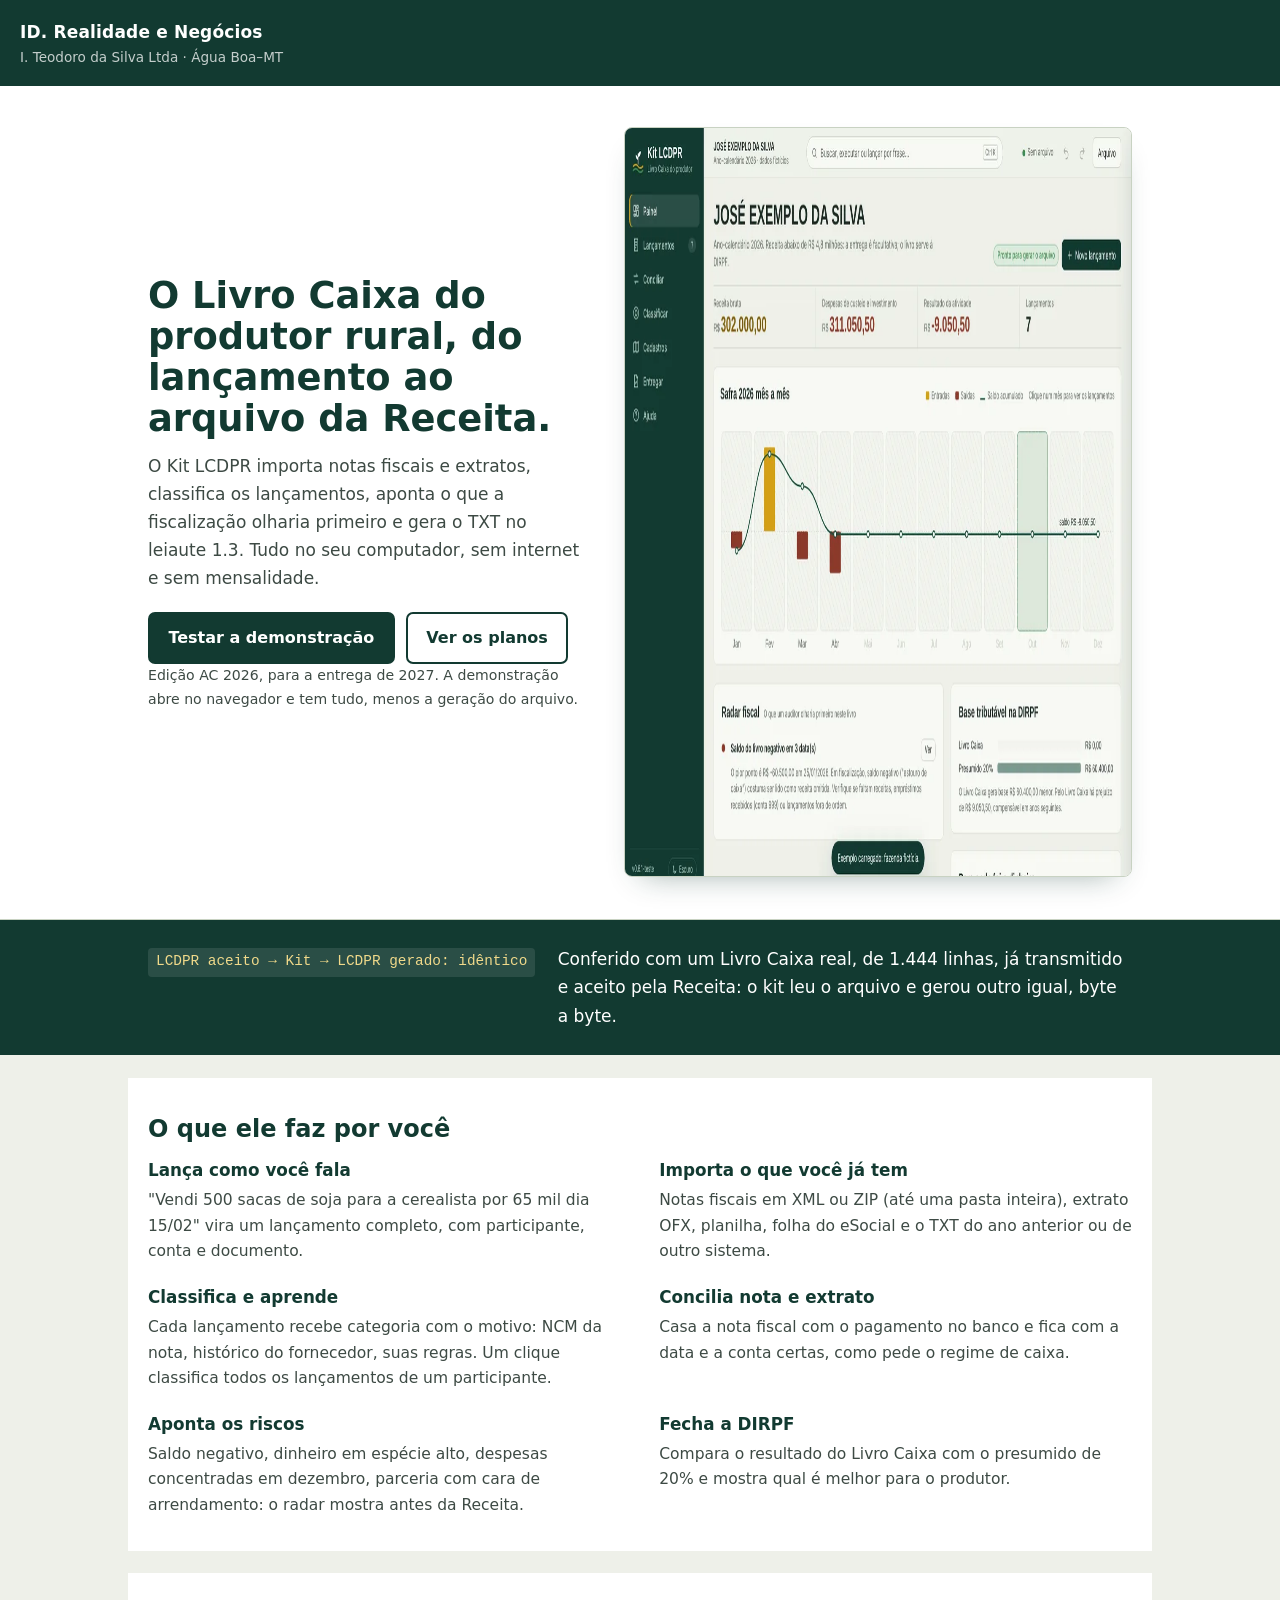
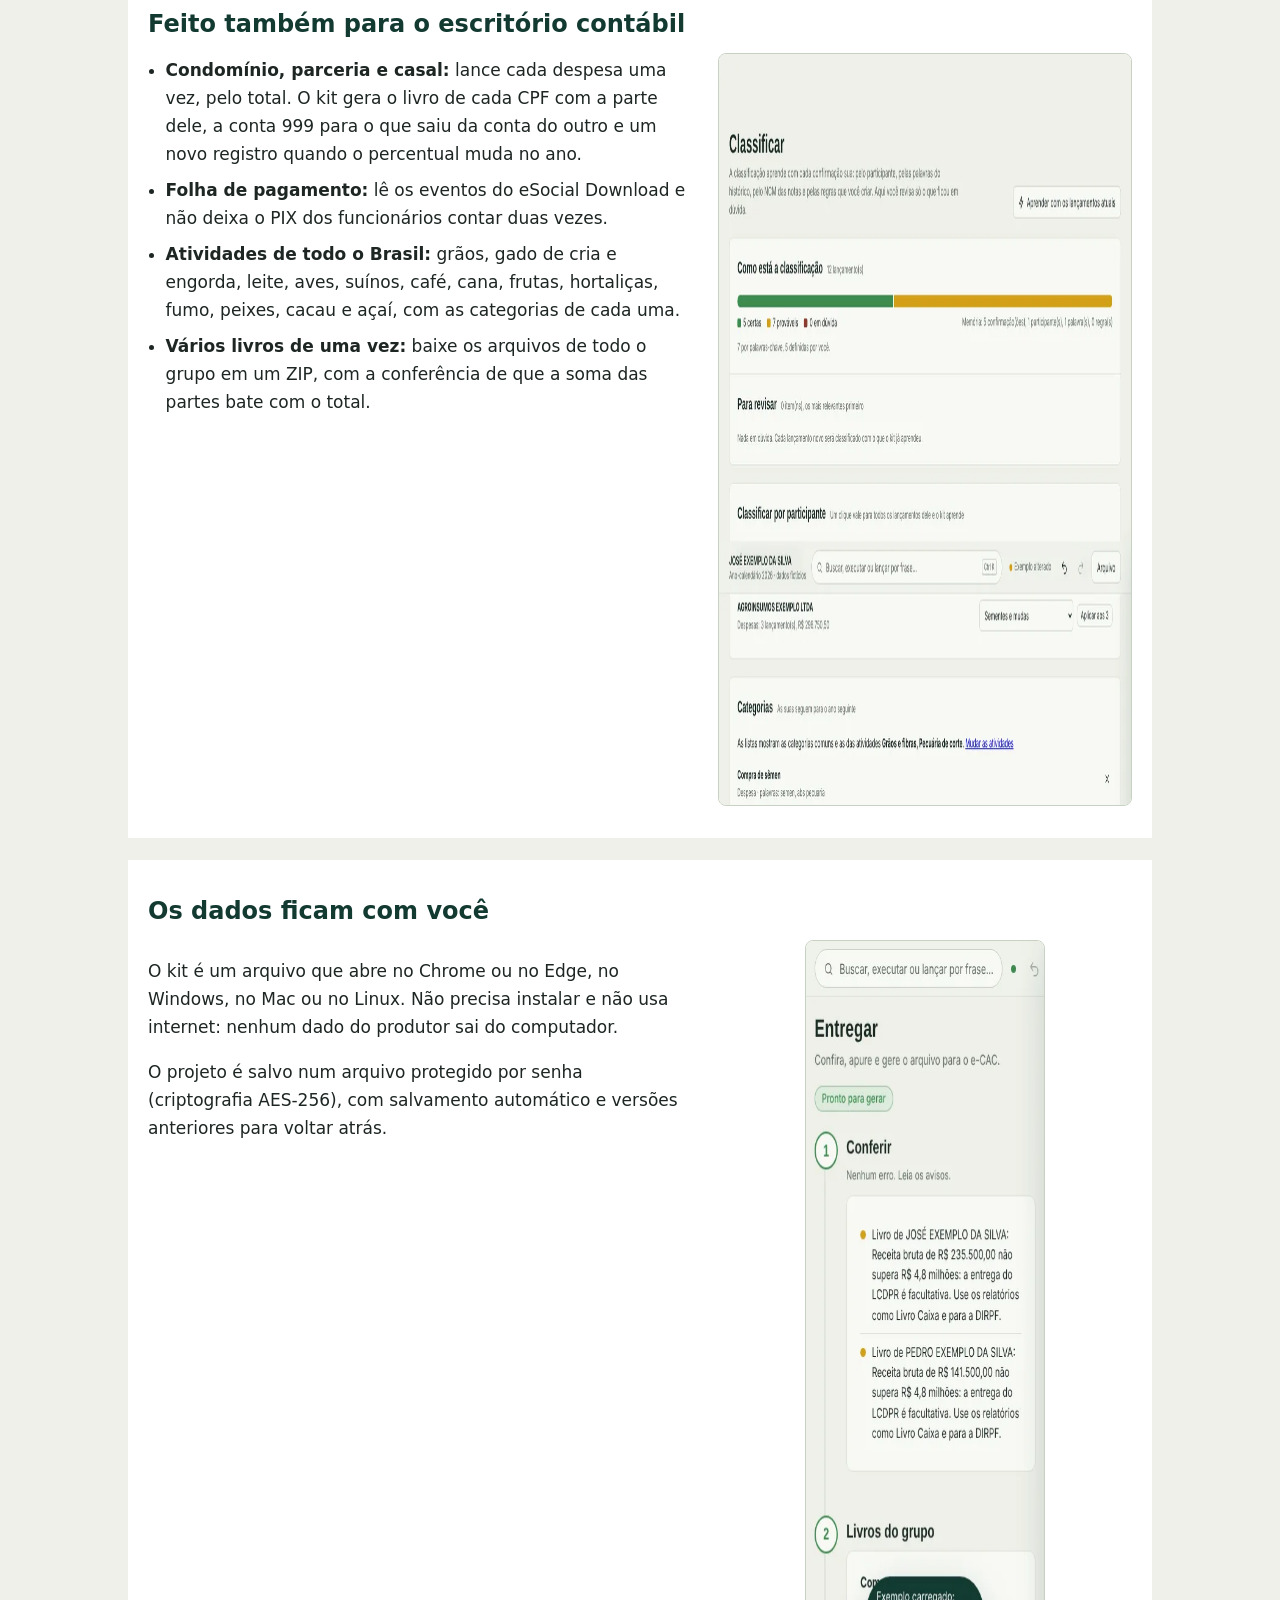
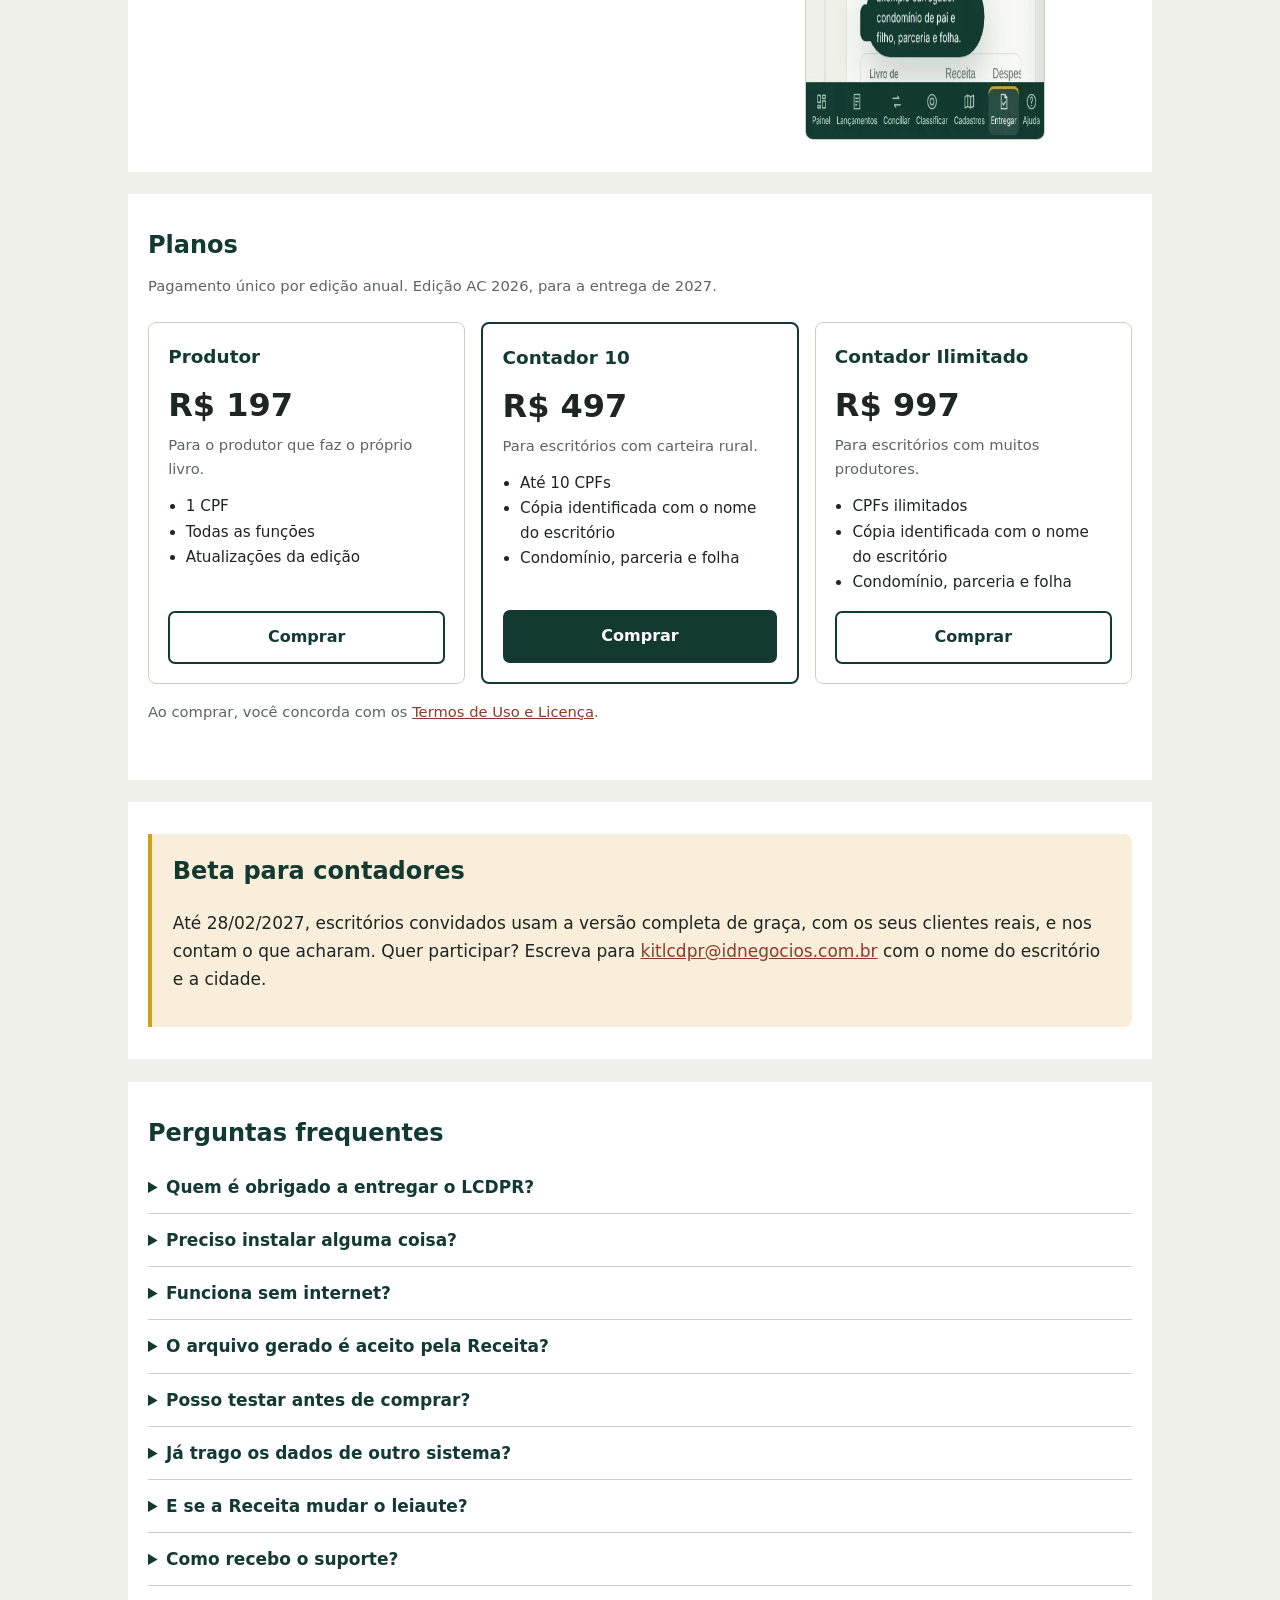
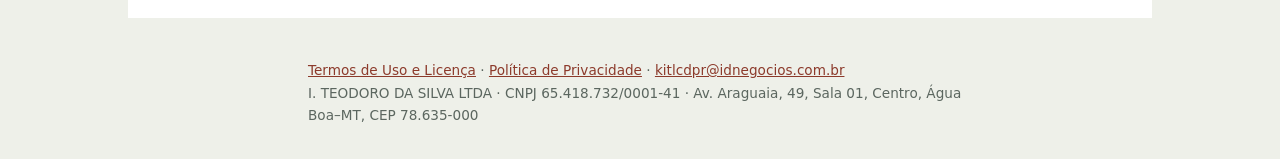
==== kitlcdpr/index.html @ 9c217c4f "Página do Kit LCDPR e demonstração." ====
<!DOCTYPE html>
<html lang="pt-BR">
<head>
<meta charset="utf-8">
<meta name="viewport" content="width=device-width,initial-scale=1">
<title>Kit LCDPR · Livro Caixa Digital do Produtor Rural</title>
<meta name="description" content="Monte o Livro Caixa Digital do Produtor Rural e gere o arquivo da Receita no seu computador, sem internet. Edição AC 2026, entrega em 2027.">
<link rel="stylesheet" href="../assets/estilo.css">
<style>
main.venda{max-width:none;padding:0;background:transparent}
.faixa{max-width:64rem;margin:0 auto;padding:0 1.25rem}
.hero{background:#fff;border-bottom:1px solid var(--curva)}
.hero .faixa{display:grid;grid-template-columns:minmax(0,1fr) minmax(0,1.15fr);gap:2.2rem;align-items:center;padding-top:2.6rem;padding-bottom:2.6rem}
.hero h1{font-size:2.3rem;line-height:1.12;margin:0 0 .8rem}
.hero p{margin:0 0 1.2rem;color:#3d4a44}
.hero img{width:100%;border-radius:8px;border:1px solid var(--curva);box-shadow:0 14px 30px -18px rgba(18,58,49,.45)}
.acoes{display:flex;flex-wrap:wrap;gap:.7rem;align-items:center}
.btn{display:inline-block;padding:.7rem 1.15rem;border-radius:7px;font-weight:600;text-decoration:none;font-size:1rem;border:2px solid var(--mata)}
.btn.p{background:var(--mata);color:#fff}
.btn.s{color:var(--mata);background:#fff}
.btn:focus-visible{outline:3px solid var(--soja);outline-offset:2px}
.edicao{font-size:.88rem;color:#5b665f;margin-top:.9rem}
.prova{background:var(--mata);color:#fff}
.prova .faixa{padding-top:1.6rem;padding-bottom:1.6rem;display:flex;gap:1.4rem;align-items:baseline;flex-wrap:wrap}
.prova code{font-family:Consolas,"Cascadia Mono",monospace;background:rgba(255,255,255,.1);padding:.15rem .5rem;border-radius:4px;color:#f0d98a;font-size:.9rem;white-space:nowrap}
.prova p{margin:0;flex:1;min-width:16rem}
section.bloco{background:#fff;margin:1.4rem auto;max-width:64rem;padding:2rem 1.25rem}
section.bloco h2{border-top:0;margin-top:0;padding-top:0;font-size:1.5rem}
.duas{display:grid;grid-template-columns:repeat(2,minmax(0,1fr));gap:1.2rem 2.4rem}
.duas h3{margin:0 0 .2rem;font-size:1.05rem;color:var(--mata)}
.duas p{margin:0;color:#3d4a44;font-size:.97rem}
.lado{display:grid;grid-template-columns:minmax(0,1.3fr) minmax(0,1fr);gap:2rem;align-items:start}
.lado img{width:100%;border-radius:8px;border:1px solid var(--curva)}
.lado ul{padding-left:1.1rem;margin:.2rem 0 0}
.lado li{margin-bottom:.5rem}
.planos{display:grid;grid-template-columns:repeat(3,minmax(0,1fr));gap:1rem;margin-top:1rem}
.plano{border:1px solid var(--curva);border-radius:8px;padding:1.2rem;display:flex;flex-direction:column}
.plano.destaque{border:2px solid var(--mata)}
.plano h3{margin:0;color:var(--mata);font-size:1.15rem}
.plano .preco{font-size:2rem;font-weight:700;color:var(--texto);margin:.4rem 0 .1rem}
.plano .quem{color:#5b665f;font-size:.92rem;margin:0 0 .8rem}
.plano ul{padding-left:1.1rem;margin:0 0 1rem;font-size:.95rem;flex:1}
.plano .btn{text-align:center}
.beta{background:#f9eeda;border-left:4px solid var(--soja);padding:1.1rem 1.3rem;border-radius:0 8px 8px 0}
.beta h2{margin-bottom:.3rem}
details{border-bottom:1px solid var(--curva);padding:.75rem 0}
summary{cursor:pointer;font-weight:600;color:var(--mata)}
details p{margin:.5rem 0 0;color:#3d4a44}
.celular{max-width:15rem;margin:0 auto;display:block;border-radius:14px;border:1px solid var(--curva)}
@media (max-width:760px){
  .hero .faixa,.lado,.duas,.planos{grid-template-columns:1fr}
  .hero h1{font-size:1.8rem}
  .prova code{white-space:normal}
  section.bloco{margin:.8rem 0}
}
</style>
</head>
<body>
<header><a href="../">ID. Realidade e Negócios</a><small>I. Teodoro da Silva Ltda · Água Boa–MT</small></header>
<main class="venda">

<div class="hero"><div class="faixa">
  <div>
    <h1>O Livro Caixa do produtor rural, do lançamento ao arquivo da Receita.</h1>
    <p>O Kit LCDPR importa notas fiscais e extratos, classifica os lançamentos, aponta o que a fiscalização olharia primeiro e gera o TXT no leiaute 1.3. Tudo no seu computador, sem internet e sem mensalidade.</p>
    <div class="acoes">
      <a class="btn p" href="demonstracao/" target="_blank" rel="noopener">Testar a demonstração</a>
      <a class="btn s" href="#planos">Ver os planos</a>
    </div>
    <p class="edicao">Edição AC 2026, para a entrega de 2027. A demonstração abre no navegador e tem tudo, menos a geração do arquivo.</p>
  </div>
  <img src="img/painel.webp" width="1200" height="750" alt="Painel do Kit LCDPR com o fluxo da safra mês a mês, o radar fiscal e a comparação com o resultado presumido">
</div></div>

<div class="prova"><div class="faixa">
  <code>LCDPR aceito → Kit → LCDPR gerado: idêntico</code>
  <p>Conferido com um Livro Caixa real, de 1.444 linhas, já transmitido e aceito pela Receita: o kit leu o arquivo e gerou outro igual, byte a byte.</p>
</div></div>

<section class="bloco">
  <h2>O que ele faz por você</h2>
  <div class="duas">
    <div><h3>Lança como você fala</h3><p>"Vendi 500 sacas de soja para a cerealista por 65 mil dia 15/02" vira um lançamento completo, com participante, conta e documento.</p></div>
    <div><h3>Importa o que você já tem</h3><p>Notas fiscais em XML ou ZIP (até uma pasta inteira), extrato OFX, planilha, folha do eSocial e o TXT do ano anterior ou de outro sistema.</p></div>
    <div><h3>Classifica e aprende</h3><p>Cada lançamento recebe categoria com o motivo: NCM da nota, histórico do fornecedor, suas regras. Um clique classifica todos os lançamentos de um participante.</p></div>
    <div><h3>Concilia nota e extrato</h3><p>Casa a nota fiscal com o pagamento no banco e fica com a data e a conta certas, como pede o regime de caixa.</p></div>
    <div><h3>Aponta os riscos</h3><p>Saldo negativo, dinheiro em espécie alto, despesas concentradas em dezembro, parceria com cara de arrendamento: o radar mostra antes da Receita.</p></div>
    <div><h3>Fecha a DIRPF</h3><p>Compara o resultado do Livro Caixa com o presumido de 20% e mostra qual é melhor para o produtor.</p></div>
  </div>
</section>

<section class="bloco">
  <h2>Feito também para o escritório contábil</h2>
  <div class="lado">
    <ul>
      <li><b>Condomínio, parceria e casal:</b> lance cada despesa uma vez, pelo total. O kit gera o livro de cada CPF com a parte dele, a conta 999 para o que saiu da conta do outro e um novo registro quando o percentual muda no ano.</li>
      <li><b>Folha de pagamento:</b> lê os eventos do eSocial Download e não deixa o PIX dos funcionários contar duas vezes.</li>
      <li><b>Atividades de todo o Brasil:</b> grãos, gado de cria e engorda, leite, aves, suínos, café, cana, frutas, hortaliças, fumo, peixes, cacau e açaí, com as categorias de cada uma.</li>
      <li><b>Vários livros de uma vez:</b> baixe os arquivos de todo o grupo em um ZIP, com a conferência de que a soma das partes bate com o total.</li>
    </ul>
    <img src="img/classificar.webp" width="1000" height="753" alt="Tela de classificação por participante do Kit LCDPR">
  </div>
</section>

<section class="bloco">
  <h2>Os dados ficam com você</h2>
  <div class="lado">
    <div>
      <p>O kit é um arquivo que abre no Chrome ou no Edge, no Windows, no Mac ou no Linux. Não precisa instalar e não usa internet: nenhum dado do produtor sai do computador.</p>
      <p>O projeto é salvo num arquivo protegido por senha (criptografia AES-256), com salvamento automático e versões anteriores para voltar atrás.</p>
    </div>
    <img class="celular" src="img/celular.webp" width="390" height="800" alt="Kit LCDPR aberto na tela de um celular">
  </div>
</section>

<section class="bloco" id="planos">
  <h2>Planos</h2>
  <p class="meta">Pagamento único por edição anual. Edição AC 2026, para a entrega de 2027.</p>
  <div class="planos">
    <div class="plano">
      <h3>Produtor</h3><div class="preco">R$ 197</div><p class="quem">Para o produtor que faz o próprio livro.</p>
      <ul><li>1 CPF</li><li>Todas as funções</li><li>Atualizações da edição</li></ul>
      <a class="btn s" href="mailto:kitlcdpr@idnegocios.com.br?subject=Quero%20o%20Kit%20LCDPR%20-%20plano%20Produtor" data-plano="produtor">Comprar</a>
    </div>
    <div class="plano destaque">
      <h3>Contador 10</h3><div class="preco">R$ 497</div><p class="quem">Para escritórios com carteira rural.</p>
      <ul><li>Até 10 CPFs</li><li>Cópia identificada com o nome do escritório</li><li>Condomínio, parceria e folha</li></ul>
      <a class="btn p" href="mailto:kitlcdpr@idnegocios.com.br?subject=Quero%20o%20Kit%20LCDPR%20-%20plano%20Contador%2010" data-plano="contador10">Comprar</a>
    </div>
    <div class="plano">
      <h3>Contador Ilimitado</h3><div class="preco">R$ 997</div><p class="quem">Para escritórios com muitos produtores.</p>
      <ul><li>CPFs ilimitados</li><li>Cópia identificada com o nome do escritório</li><li>Condomínio, parceria e folha</li></ul>
      <a class="btn s" href="mailto:kitlcdpr@idnegocios.com.br?subject=Quero%20o%20Kit%20LCDPR%20-%20plano%20Contador%20Ilimitado" data-plano="ilimitado">Comprar</a>
    </div>
  </div>
  <p class="meta" style="margin-top:1rem">Ao comprar, você concorda com os <a href="termos/">Termos de Uso e Licença</a>.</p>
</section>

<section class="bloco">
  <div class="beta">
    <h2>Beta para contadores</h2>
    <p>Até 28/02/2027, escritórios convidados usam a versão completa de graça, com os seus clientes reais, e nos contam o que acharam. Quer participar? Escreva para <a href="mailto:kitlcdpr@idnegocios.com.br?subject=Quero%20participar%20do%20beta%20do%20Kit%20LCDPR">kitlcdpr@idnegocios.com.br</a> com o nome do escritório e a cidade.</p>
  </div>
</section>

<section class="bloco">
  <h2>Perguntas frequentes</h2>
  <details><summary>Quem é obrigado a entregar o LCDPR?</summary><p>O produtor pessoa física com receita bruta da atividade rural acima de R$ 4,8 milhões no ano. Em condomínio ou parceria, o limite vale para a parte de cada um. Abaixo disso, a entrega é facultativa, e o livro serve para apurar o resultado na DIRPF.</p></details>
  <details><summary>Preciso instalar alguma coisa?</summary><p>Não. É um arquivo que abre com dois cliques no Chrome ou no Edge, no Windows, no Mac ou no Linux.</p></details>
  <details><summary>Funciona sem internet?</summary><p>Sim. O kit não usa internet: os dados ficam no seu computador, num arquivo protegido por senha.</p></details>
  <details><summary>O arquivo gerado é aceito pela Receita?</summary><p>O kit segue o leiaute 1.3 do LCDPR e foi conferido com um arquivo real já aceito: o resultado saiu idêntico. Antes de gerar, ele confere o livro e aponta o que precisa de correção. A transmissão é feita por você, no e-CAC.</p></details>
  <details><summary>Posso testar antes de comprar?</summary><p>Sim: a <a href="demonstracao/" target="_blank" rel="noopener">demonstração</a> tem todas as funções, menos a geração do arquivo. Os projetos que você salvar nela abrem na versão completa.</p></details>
  <details><summary>Já trago os dados de outro sistema?</summary><p>Sim. O kit importa o TXT do LCDPR gerado por outro programa ou do ano anterior, além de notas, extratos e planilhas.</p></details>
  <details><summary>E se a Receita mudar o leiaute?</summary><p>Cada edição anual acompanha as regras do seu ano-calendário. Mudanças publicadas durante a edição são incorporadas nas atualizações.</p></details>
  <details><summary>Como recebo o suporte?</summary><p>Por e-mail, em <a href="mailto:kitlcdpr@idnegocios.com.br">kitlcdpr@idnegocios.com.br</a>. Nunca pedimos o seu arquivo nem a sua senha.</p></details>
</section>

</main>
<footer><a href="termos/">Termos de Uso e Licença</a> · <a href="../privacidade/">Política de Privacidade</a> · <a href="mailto:kitlcdpr@idnegocios.com.br">kitlcdpr@idnegocios.com.br</a><br>I. TEODORO DA SILVA LTDA · CNPJ 65.418.732/0001-41 · Av. Araguaia, 49, Sala 01, Centro, Água Boa–MT, CEP 78.635-000</footer>
</body>
</html>
---- assets/estilo.css ----
:root{--mata:#123A31;--palha:#EEF0E9;--soja:#D4A017;--terra:#8C3A2B;--texto:#1d2622;--curva:#C8D2C2}
*{box-sizing:border-box}
html{-webkit-text-size-adjust:100%}
body{margin:0;background:var(--palha);color:var(--texto);font:17px/1.65 Bahnschrift,"Segoe UI",system-ui,-apple-system,Roboto,sans-serif}
header{background:var(--mata);color:#fff;padding:1.1rem 1.25rem}
header a{color:#fff;text-decoration:none;font-weight:600;letter-spacing:.01em}
header small{display:block;opacity:.75;font-size:.85rem}
main{max-width:44rem;margin:0 auto;padding:2rem 1.25rem 3rem;background:#fff;min-height:70vh}
h1{font-size:1.75rem;line-height:1.25;margin:.2rem 0 .4rem;color:var(--mata)}
h2{font-size:1.15rem;margin:2.2rem 0 .5rem;color:var(--mata);border-top:1px solid var(--curva);padding-top:1.2rem}
.meta{color:#5b665f;font-size:.92rem;margin:0 0 1.5rem}
a{color:var(--terra)}
a:focus-visible{outline:3px solid var(--soja);outline-offset:2px}
table{border-collapse:collapse;width:100%;margin:.6rem 0 1rem;font-size:.95rem}
th,td{border:1px solid var(--curva);padding:.5rem .6rem;text-align:left;vertical-align:top}
th{background:var(--palha)}
blockquote{margin:1rem 0;padding:.7rem 1rem;border-left:4px solid var(--soja);background:var(--palha)}
.aviso{background:#f9eeda;border-left:4px solid var(--soja);padding:.7rem 1rem;margin:0 0 1.5rem}
ul.produtos{list-style:none;padding:0}
ul.produtos li{padding:.9rem 0;border-bottom:1px solid var(--curva)}
footer{max-width:44rem;margin:0 auto;padding:1.2rem 1.25rem 2rem;font-size:.85rem;color:#5b665f}
@media print{header,footer{display:none}main{max-width:none;padding:0}}
ul.produtos li:last-child{border-bottom:0}
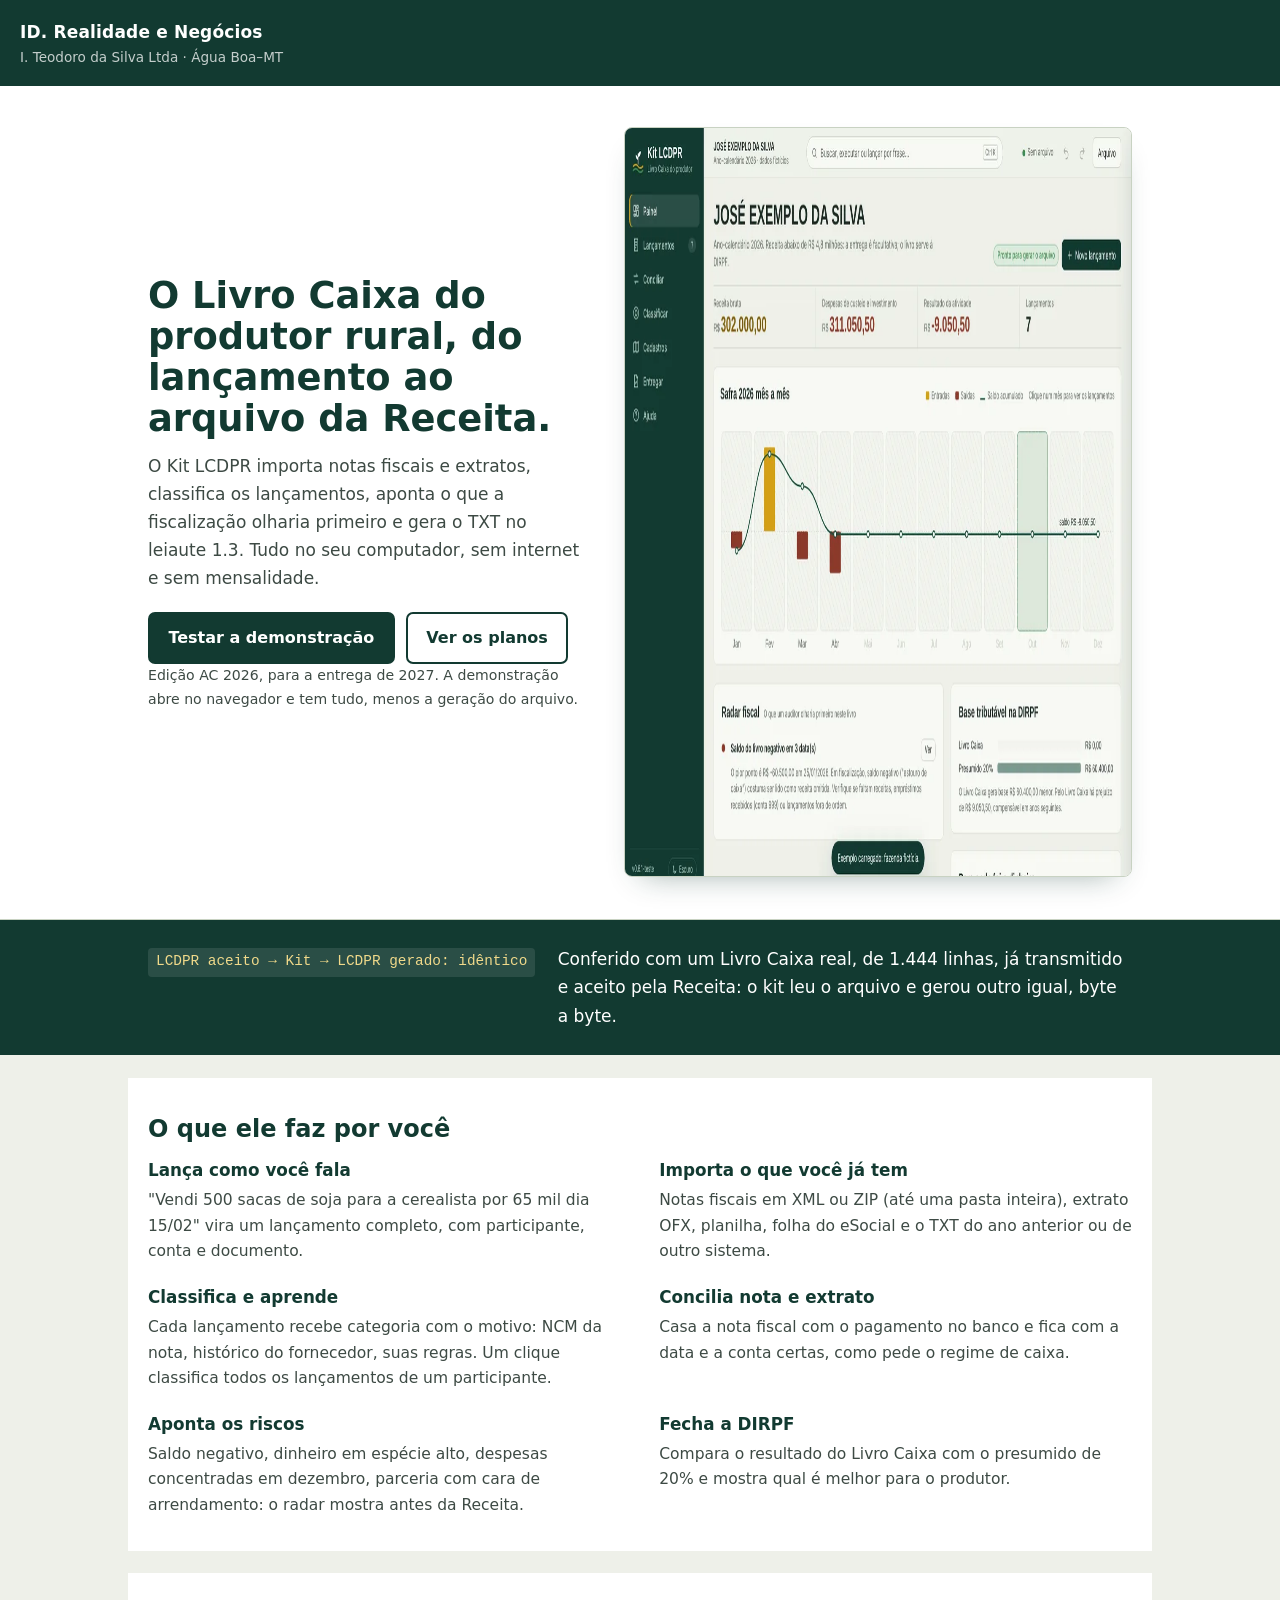
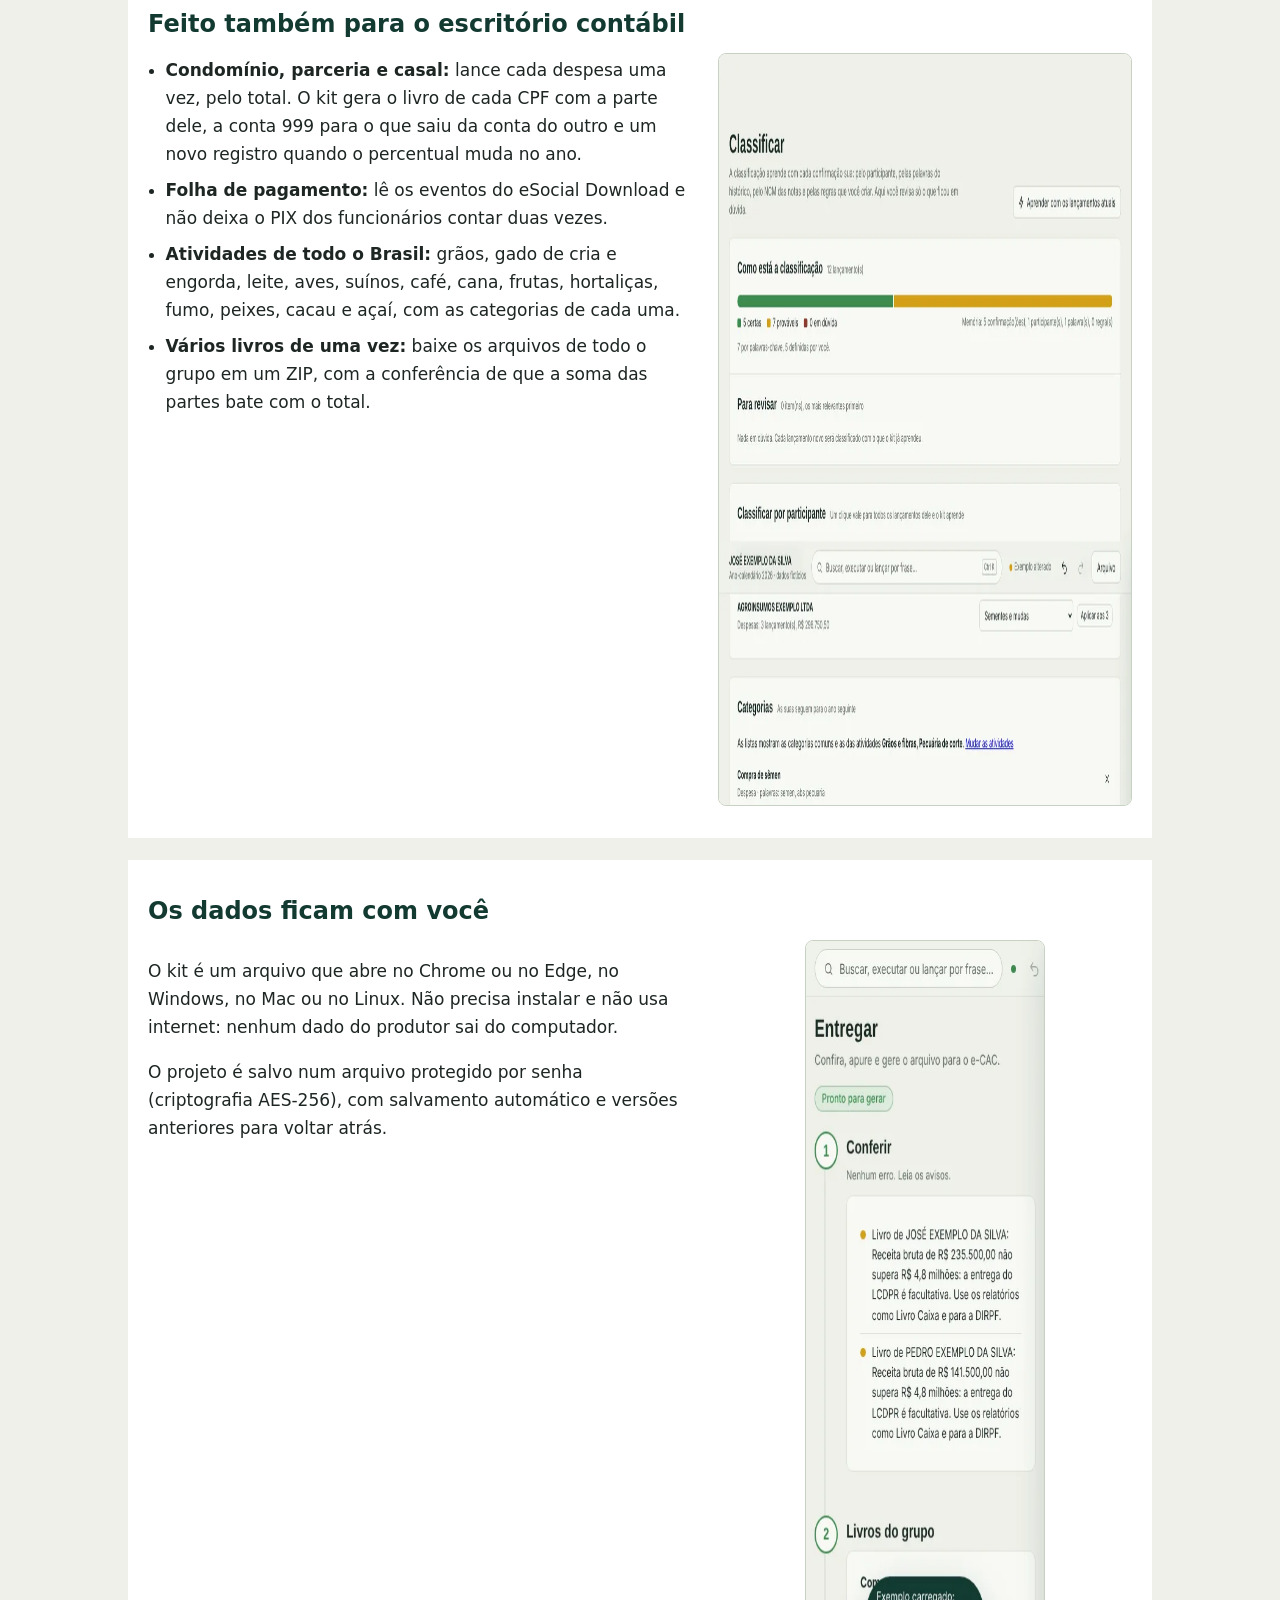
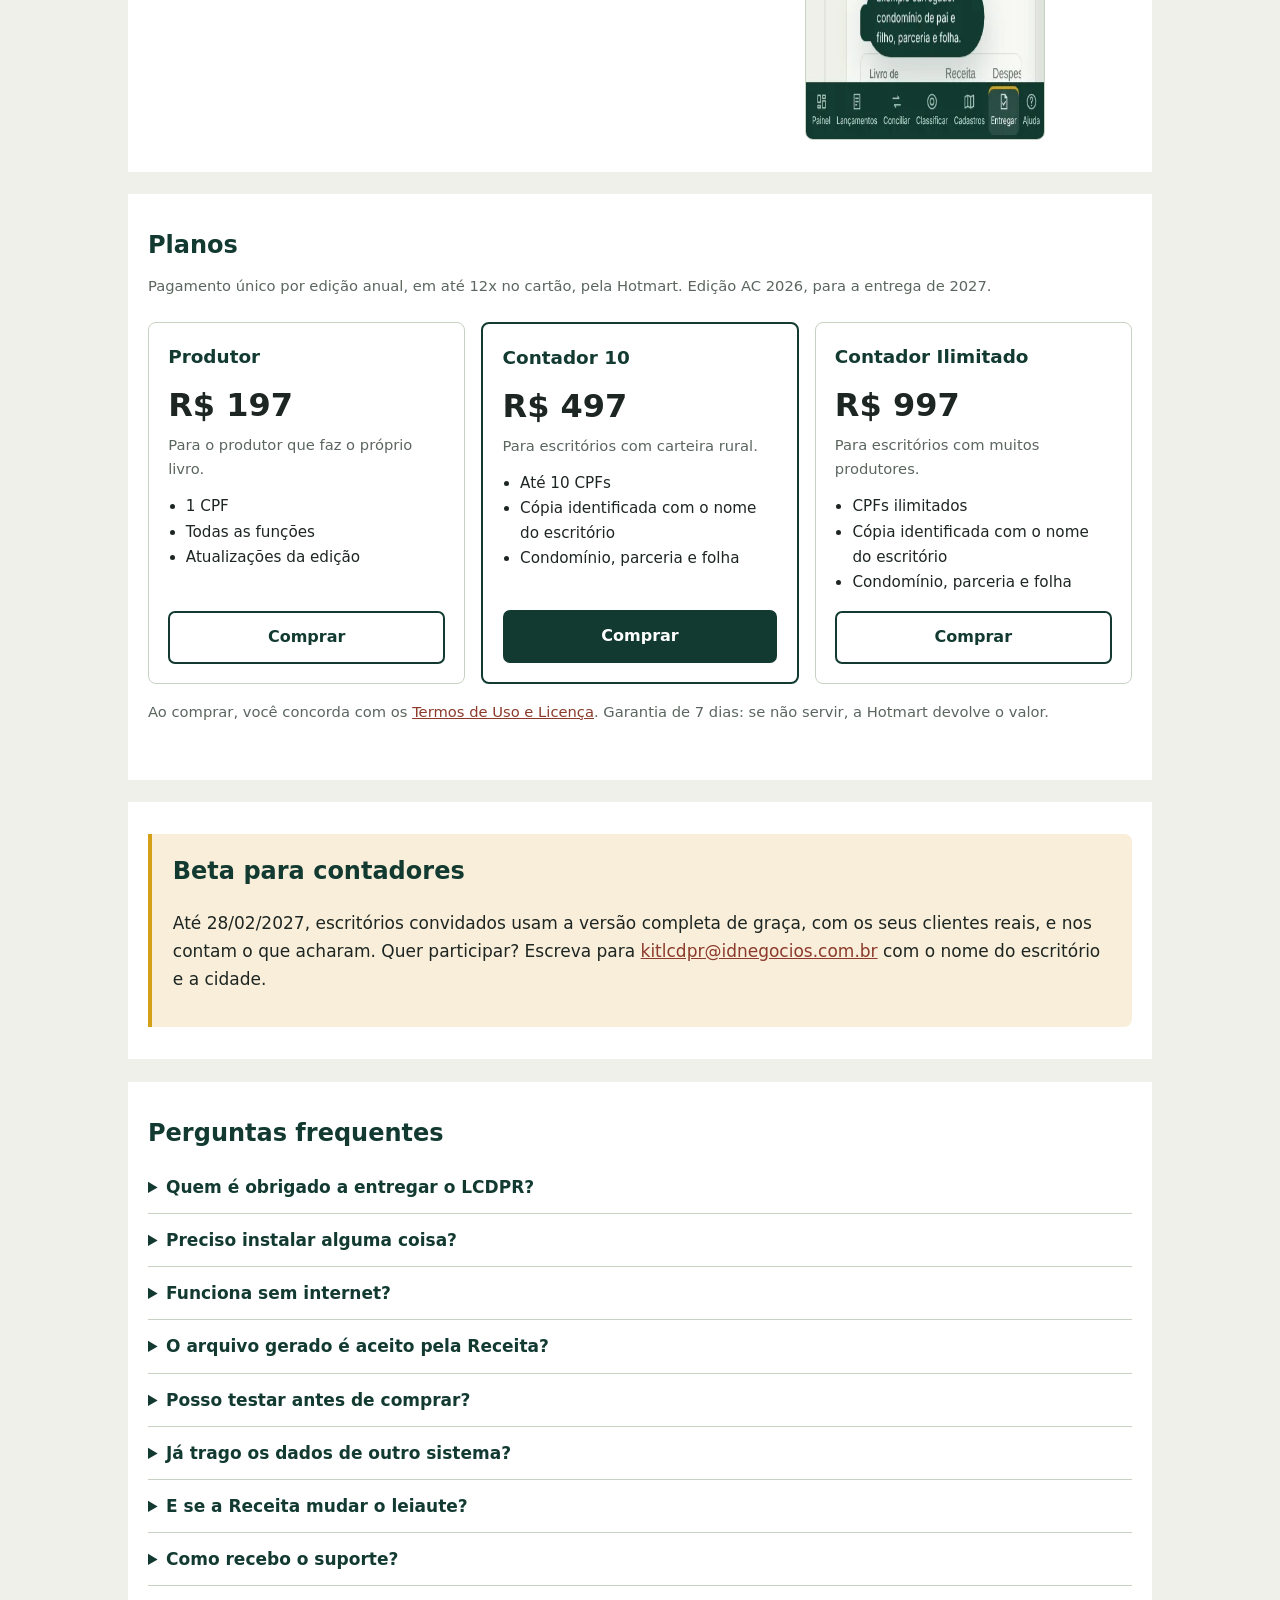
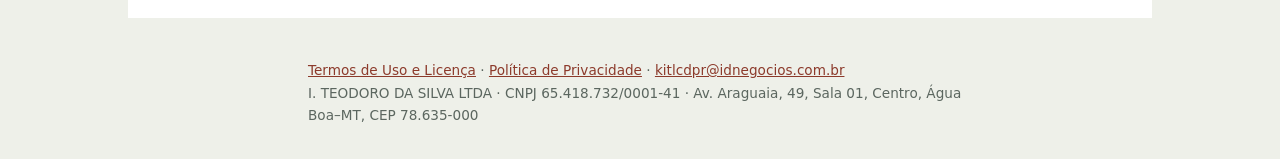
==== commit 73964958: "Botões de compra da Hotmart" ====
--- a/kitlcdpr/index.html
+++ b/kitlcdpr/index.html
@@ -115,25 +115,25 @@
 
 <section class="bloco" id="planos">
   <h2>Planos</h2>
-  <p class="meta">Pagamento único por edição anual. Edição AC 2026, para a entrega de 2027.</p>
+  <p class="meta">Pagamento único por edição anual, em até 12x no cartão, pela Hotmart. Edição AC 2026, para a entrega de 2027.</p>
   <div class="planos">
     <div class="plano">
       <h3>Produtor</h3><div class="preco">R$ 197</div><p class="quem">Para o produtor que faz o próprio livro.</p>
       <ul><li>1 CPF</li><li>Todas as funções</li><li>Atualizações da edição</li></ul>
-      <a class="btn s" href="mailto:kitlcdpr@idnegocios.com.br?subject=Quero%20o%20Kit%20LCDPR%20-%20plano%20Produtor" data-plano="produtor">Comprar</a>
+      <a class="btn s" href="https://pay.hotmart.com/A108653465S?off=lgxh1lb5" target="_blank" rel="noopener" data-plano="produtor">Comprar</a>
     </div>
     <div class="plano destaque">
       <h3>Contador 10</h3><div class="preco">R$ 497</div><p class="quem">Para escritórios com carteira rural.</p>
       <ul><li>Até 10 CPFs</li><li>Cópia identificada com o nome do escritório</li><li>Condomínio, parceria e folha</li></ul>
-      <a class="btn p" href="mailto:kitlcdpr@idnegocios.com.br?subject=Quero%20o%20Kit%20LCDPR%20-%20plano%20Contador%2010" data-plano="contador10">Comprar</a>
+      <a class="btn p" href="https://pay.hotmart.com/A108653465S?off=3nmbnfzt" target="_blank" rel="noopener" data-plano="contador10">Comprar</a>
     </div>
     <div class="plano">
       <h3>Contador Ilimitado</h3><div class="preco">R$ 997</div><p class="quem">Para escritórios com muitos produtores.</p>
       <ul><li>CPFs ilimitados</li><li>Cópia identificada com o nome do escritório</li><li>Condomínio, parceria e folha</li></ul>
-      <a class="btn s" href="mailto:kitlcdpr@idnegocios.com.br?subject=Quero%20o%20Kit%20LCDPR%20-%20plano%20Contador%20Ilimitado" data-plano="ilimitado">Comprar</a>
+      <a class="btn s" href="https://pay.hotmart.com/A108653465S?off=k6dl4dpp" target="_blank" rel="noopener" data-plano="ilimitado">Comprar</a>
     </div>
   </div>
-  <p class="meta" style="margin-top:1rem">Ao comprar, você concorda com os <a href="termos/">Termos de Uso e Licença</a>.</p>
+  <p class="meta" style="margin-top:1rem">Ao comprar, você concorda com os <a href="termos/">Termos de Uso e Licença</a>. Garantia de 7 dias: se não servir, a Hotmart devolve o valor.</p>
 </section>
 
 <section class="bloco">
